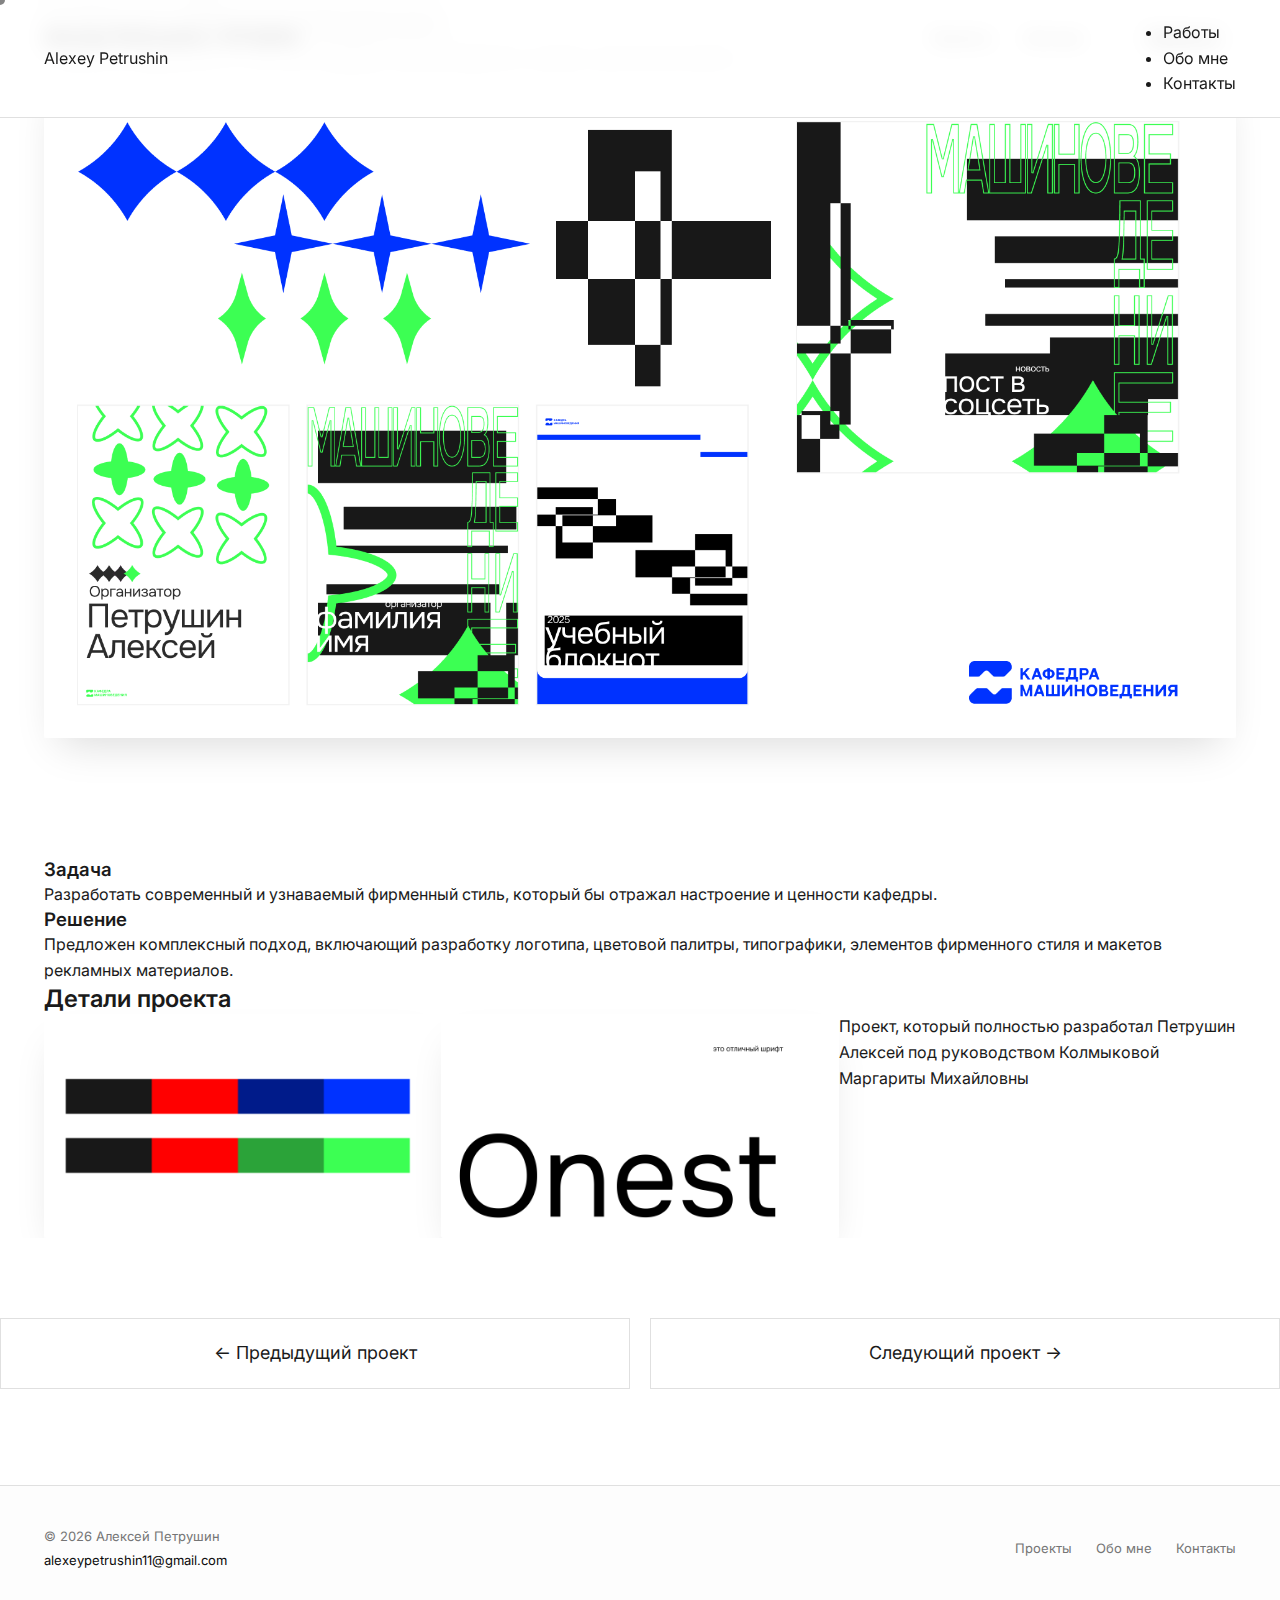
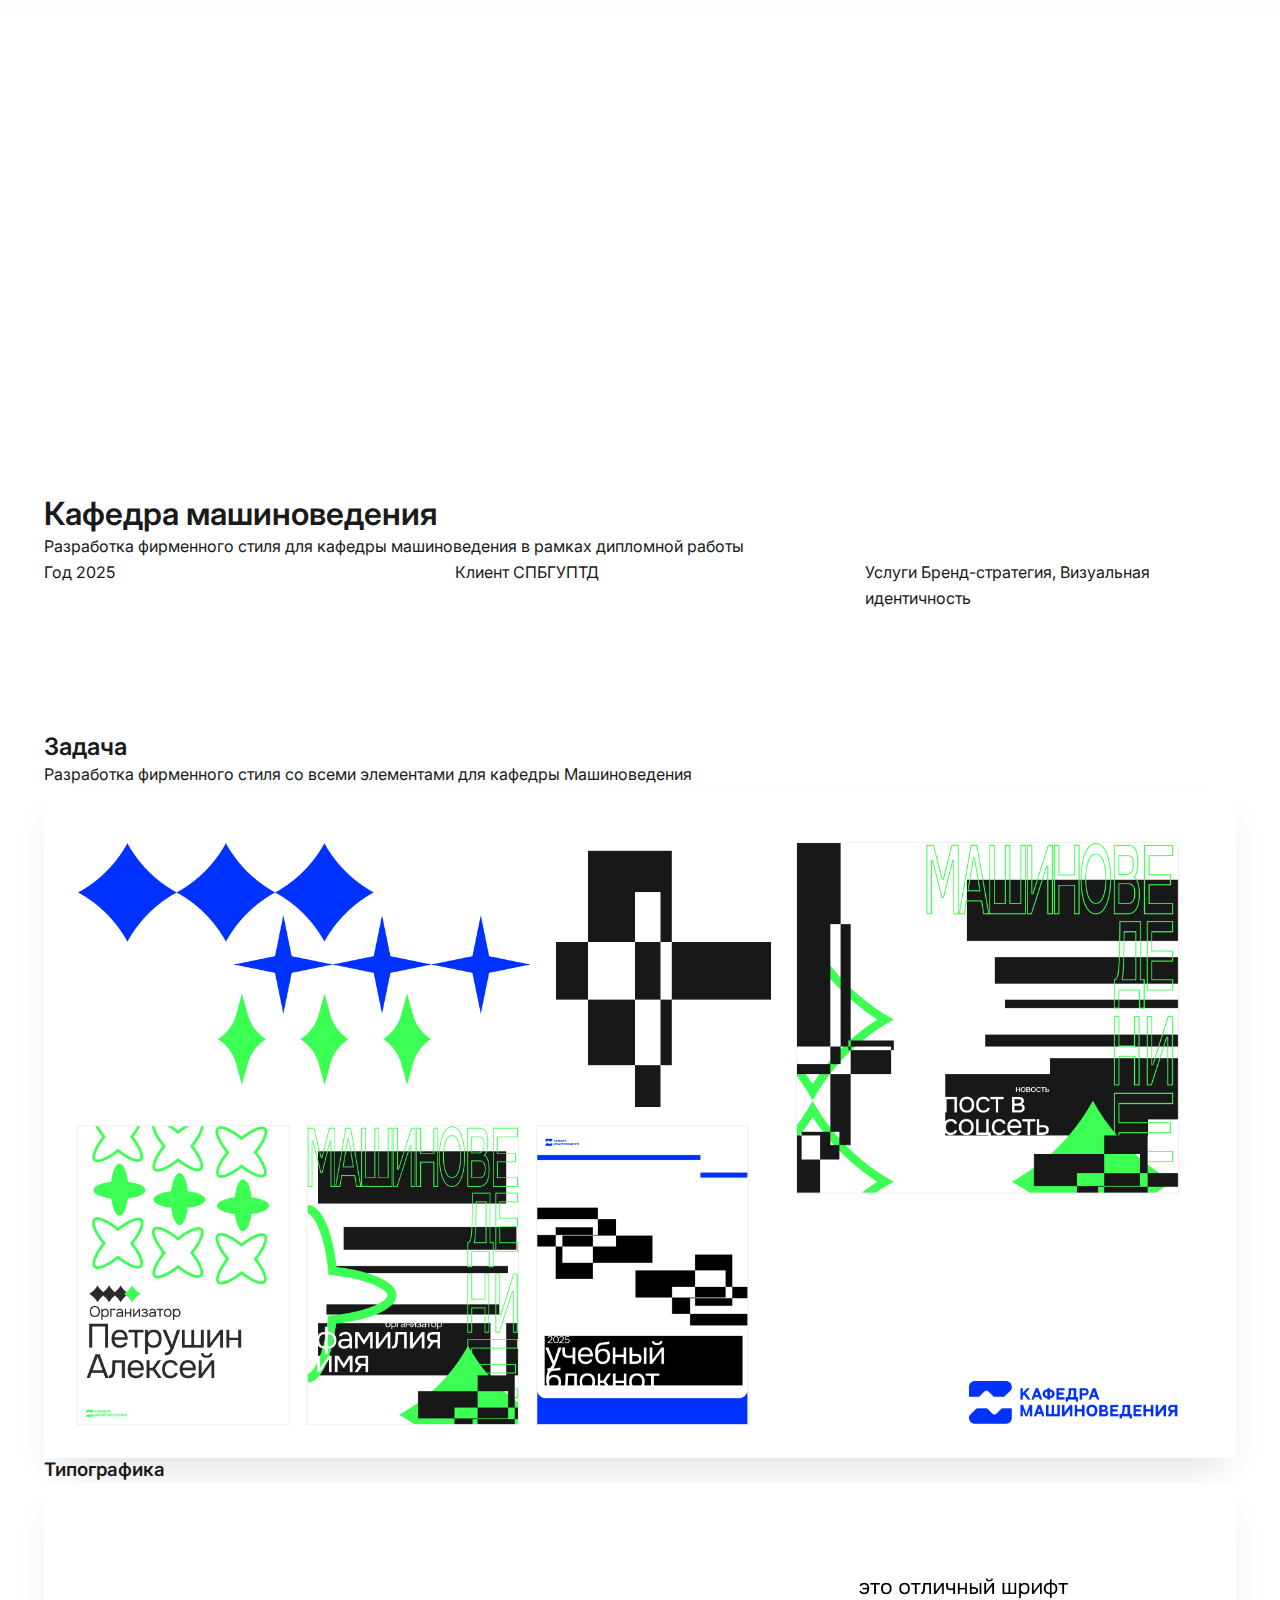
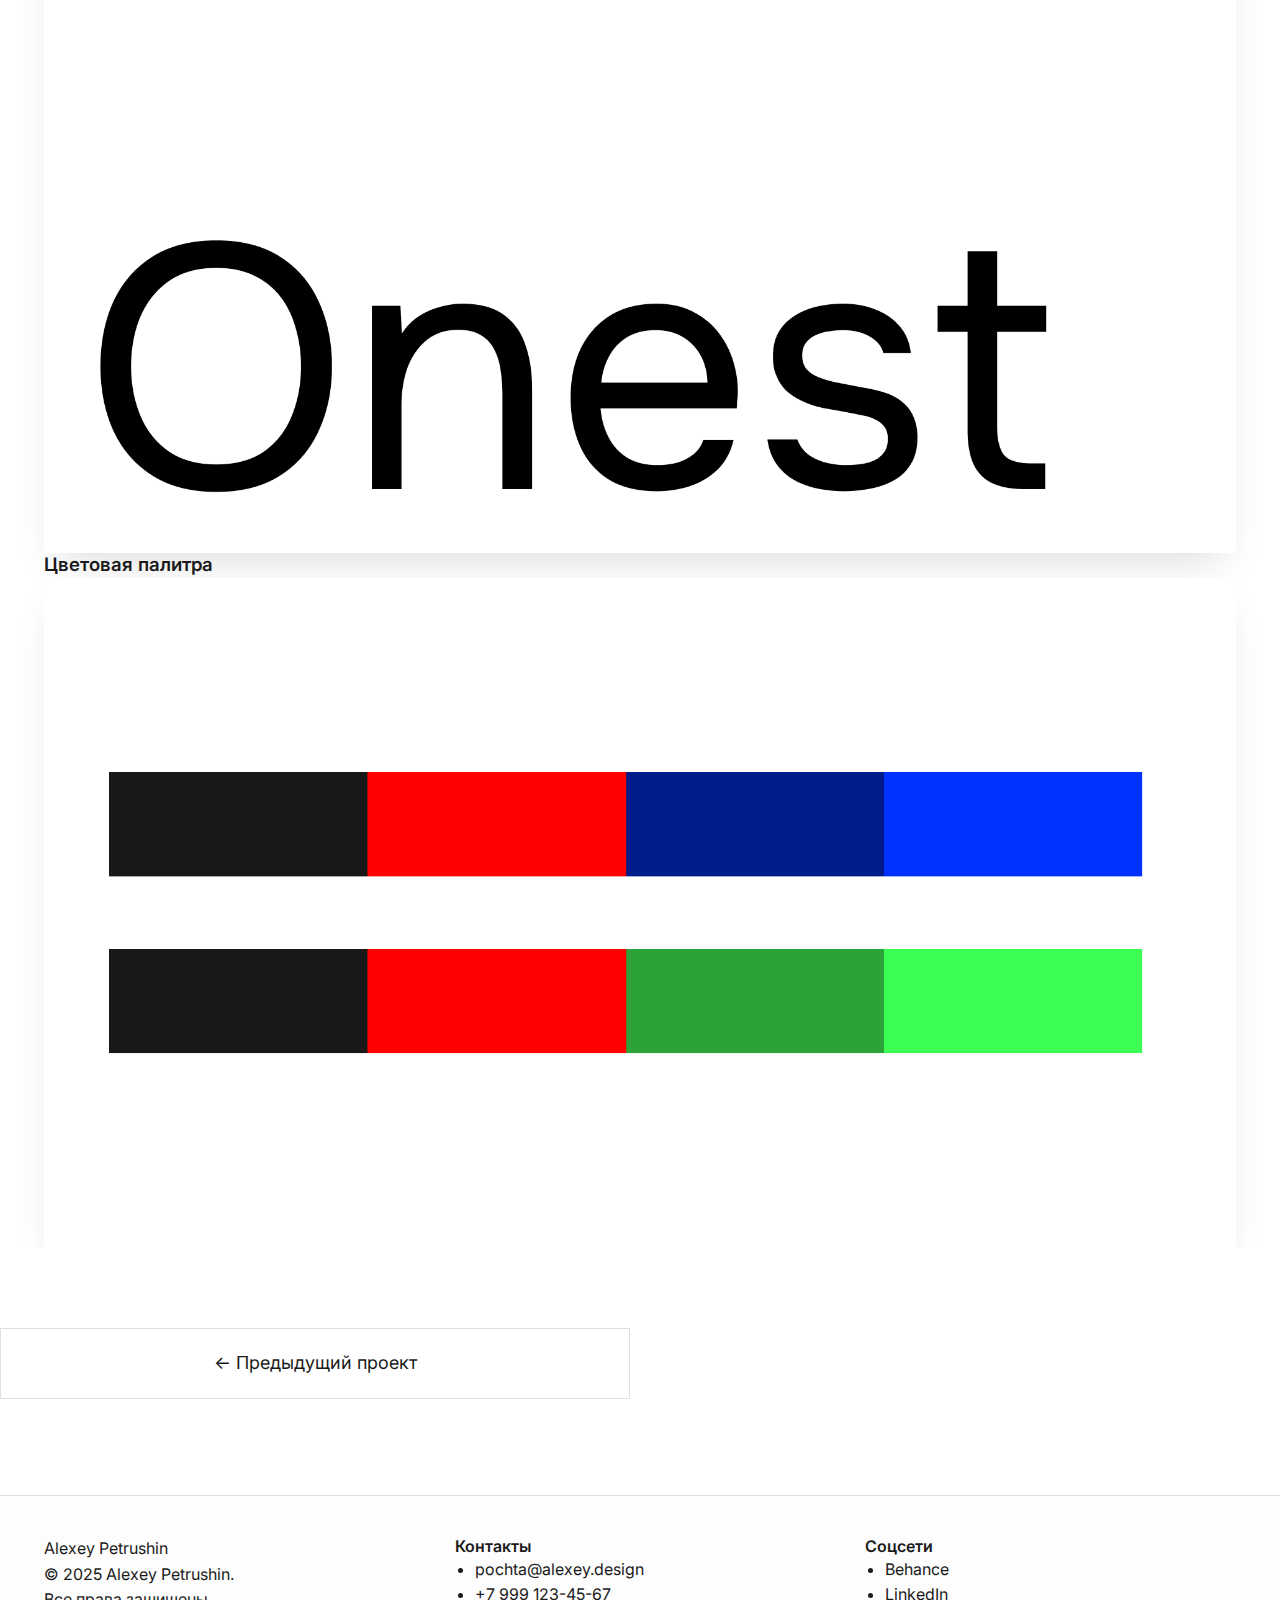
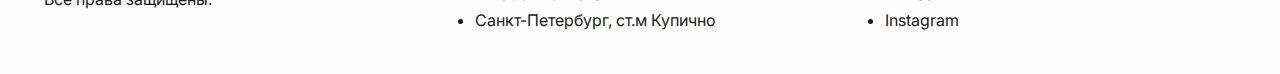
==== case-5.html @ 60fa9922 "Add files via upload" ====
<!DOCTYPE html>
<html lang="ru">
<head>
    <meta charset="UTF-8">
    <meta name="viewport" content="width=device-width, initial-scale=1.0">
    <title> Хатакон | Alexey Petrushin</title>
    <link href="https://fonts.googleapis.com/css2?family=Inter:wght@400;500;600;700&display=swap" rel="stylesheet">
    <link rel="stylesheet" href="css/main.css">
</head>
<body>
     <div class="cursor"></div>
    <header class="header">
        <nav class="nav container">
            <a href="index.html" class="nav__logo" aria-label="На главную">
                Alexey Petrushin / STUDIO
            </a>
            <div class="nav__menu">
                <a href="portfolio.html" class="nav__link" data-text="Проекты">Проекты</a>
                <a href="about.html" class="nav__link" data-text="Обо мне">Обо мне</a>
                <a href="contact.html" class="nav__link nav__link--cta" data-text="Связаться">Связаться</a>
            </div>
            </nav>
    </header>

     <main>
        <article class="case-study">
            <section class="case-hero section">
                <div class="container">
                    <div class="case-header">
                        <h1 class="heading-1">Кафедра Машиноведения</h1>
                        <p class="case-subtitle">Разработка фирменного стиля для кафедры машиноведения в рамках дипломной работы</p>
                    </div>
                    <img src="images/projects/project5-detail.png" alt="Главное изображение проекта" class="case-image">
                </div>
            </section>

            <section class="section">
                <div class="container">
                    <div class="case-content">
                        <div class="case-block">
                            <h3>Задача</h3>
                            <p>Разработать современный и узнаваемый фирменный стиль, который бы отражал настроение и ценности кафедры.</p>
                        </div>
                        <div class="case-block">
                            <h3>Решение</h3>
                            <p>Предложен комплексный подход, включающий разработку логотипа, цветовой палитры, типографики, элементов фирменного стиля и макетов рекламных материалов.</p>
                        </div>
                    </div>
                </div>
            </section>

            <section class="section">
                <div class="container">
                    <h2 class="heading-2 mb-2">Детали проекта</h2>
                    <div class="case-image-grid">
                        <img src="images/colors5.png" alt="Деталь проекта 2" class="case-image">
                        <img src="images/typography5.png" alt="Деталь проекта 3" class="case-image">
                        <div class="case-block">
                            
                            <p>Проект, который полностью разработал Петрушин Алексей под руководством Колмыковой Маргариты Михайловны</p>
                        </div>
                    </div>
                </div>
            </section>
        </article>
    </main>

<div class="case-navigation">
    <a href="case-4.html" class="nav-button">← Предыдущий проект</a>
    <a href="#" class="nav-button">Следующий проект →</a>
</div>
    <footer class="footer">
        <div class="container footer-content">
            <div class="footer__info">
                <span>© <span id="current-year"></span> Алексей Петрушин</span>
                <a href="mailto:your-email@example.com">alexeypetrushin11@gmail.com</a> </div>
            <nav class="footer__nav">
                <a href="portfolio.html" class="footer__link">Проекты</a>
                <a href="about.html" class="footer__link">Обо мне</a>
                <a href="contact.html" class="footer__link">Контакты</a>
                </nav>
        </div>
    </footer>

    <script src="scripts/main.js"></script>
</body>
</html>






<!DOCTYPE html>
<html lang="ru">
<head>
    <meta charset="UTF-8">
    <meta name="viewport" content="width=device-width, initial-scale=1.0">
    <title> Хатакон | Alexey Petrushin</title>
    <link href="https://fonts.googleapis.com/css2?family=Inter:wght@400;500;600;700&display=swap" rel="stylesheet">
    <link rel="stylesheet" href="css/style.css">
</head>
<body>
    <header class="header">
        <nav class="nav container">
            <a href="index.html" class="logo">Alexey Petrushin</a>
            <ul class="nav-list">
                <li><a href="portfolio.html" class="nav-link">Работы</a></li>
                <li><a href="about.html" class="nav-link">Обо мне</a></li>
                <li><a href="contact.html" class="nav-link">Контакты</a></li>
            </ul>
        </nav>
    </header>

    <main>
        <article class="case-study">
            <section class="case-hero section">
                <div class="container">
                    <div class="case-header">
                        <h1 class="heading-1">Кафедра машиноведения</h1>
                        <p class="case-subtitle">Разработка фирменного стиля для кафедры машиноведения в рамках дипломной работы</p>
                    </div>
                    
                    <div class="case-meta grid-3">
                        <div class="meta-item">
                            <span class="meta-label">Год</span>
                            <span class="meta-value">2025</span>
                        </div>
                        <div class="meta-item">
                            <span class="meta-label">Клиент</span>
                            <span class="meta-value">СПБГУПТД</span>
                        </div>
                        <div class="meta-item">
                            <span class="meta-label">Услуги</span>
                            <span class="meta-value">Бренд-стратегия, Визуальная идентичность</span>
                        </div>
                    </div>
                </div>
            </section>

            <section class="case-content section">
                <div class="container">
                    <div class="content-block">
                        <h2 class="heading-2">Задача</h2>
                        <p class="content-text">Разработка фирменного стиля со всеми элементами для кафедры Машиноведения</p>
                        <img src="images/projects/project5-detail.png" alt="Детали проекта" class="case-image">
                    </div>

                    <div class="content-block">
                       
                        <div class="grid-2">
                            <div class="solution-item">
                                <h3 class="heading-3">Типографика</h3>
                                <img src="images/typography5.png" alt="Типографика" class="case-image">
                            </div>
                            <div class="solution-item">
                                <h3 class="heading-3">Цветовая палитра</h3>
                                <img src="images/colors5.png" alt="Цвета" class="case-image">
                            </div>
                        </div>
                    </div>
                </div>
            </section>
        </article>
    </main>

<div class="case-navigation">
    <a href="case-4.html" class="nav-button">← Предыдущий проект</a>
    
</div>
    <footer class="footer">
    <div class="container grid-3">
        <div class="footer-brand">
            <a href="/" class="logo">Alexey Petrushin</a>
            <p class="copyright">&copy; 2025 Alexey Petrushin.<br>Все права защищены.</p>
        </div>

        <div class="footer-contacts">
            <h4 class="footer-title">Контакты</h4>
            <ul class="footer-list">
                <li><a href="mailto:pochta@alexey.design" class="footer-link">pochta@alexey.design</a></li>
                <li><a href="tel:+79991234567" class="footer-link">+7 999 123-45-67</a></li>
                <li>Санкт-Петербург, ст.м Купично</li>
            </ul>
        </div>

        <div class="footer-social">
            <h4 class="footer-title">Соцсети</h4>
            <ul class="footer-list">
                <li><a href="#" class="footer-link">Behance</a></li>
                <li><a href="#" class="footer-link">LinkedIn</a></li>
                <li><a href="#" class="footer-link">Instagram</a></li>
            </ul>
        </div>
    </div>
</footer>
</body>
</html>
---- css/main.css ----
/* ======================================================

   MAIN.CSS - НОВАЯ ВЕРСИЯ v2025.03.31

   ====================================================== */



/* ===== 1. Глобальные настройки и переменные ===== */

:root {

    /* Цвета */

    --color-background: #ffffff; /* Белый фон */

    --color-text: #1a1a1a; /* Темно-серый текст */

    --color-primary: #0a0a0a; /* Черный для акцентов/кнопок */

    --color-secondary: #757575; /* Серый для доп. текста */

    --color-accent: #0057FF;   /* Пример акцентного синего, можно изменить */

    --color-border: #e0e0e0; /* Светло-серый для границ */



    /* Типографика */

    --font-family-base: 'Inter', -apple-system, BlinkMacSystemFont, 'Segoe UI', Roboto, Oxygen, Ubuntu, Cantarell, 'Open Sans', 'Helvetica Neue', sans-serif;

    /* --font-family-base: 'Suisse Intl', var(--font-family-fallback); */

    --font-size-base: 1.6rem; /* 16px */

    --line-height-base: 1.6;



    /* Отступы и Размеры */

    --spacing-unit: 8px;

    --container-max-width: 1240px;

    --container-padding-x: calc(var(--spacing-unit) * 3); /* 24px */

    --section-padding-y: calc(var(--spacing-unit) * 12); /* 96px */



    /* Переходы */

    --transition-base: 0.3s ease;

    --transition-fast: 0.15s ease-out;

}



/* ===== 2. Сброс и Базовые стили ===== */

*, *::before, *::after { margin: 0; padding: 0; box-sizing: border-box; }

html { font-size: 62.5%; /* 1rem = 10px */ scroll-behavior: smooth; -webkit-text-size-adjust: 100%; }

body {

    background-color: var(--color-background);

    color: var(--color-text);

    font-family: var(--font-family-base);

    font-size: var(--font-size-base);

    line-height: var(--line-height-base);

    -webkit-font-smoothing: antialiased;

    -moz-osx-font-smoothing: grayscale;

    overflow-x: hidden;

    cursor: none; /* Скрываем стоковый курсор */

}

img, picture, video, canvas, svg { display: block; max-width: 100%; }

a { text-decoration: none; color: inherit; }

h1, h2, h3, h4, h5, h6 { font-weight: 600; line-height: 1.3; }



/* ===== 3. Кастомный курсор ===== */



.cursor {

    position: fixed;

    width: 10px; /* Маленький размер */

    height: 10px;

    /* Полупрозрачный черный */

    background-color: rgba(10, 10, 10, 0.5);

    border-radius: 50%;

    pointer-events: none; /* Не мешает взаимодействию */

    z-index: 9999;

    transform: translate(-50%, -50%) scale(1);

    mix-blend-mode: multiply; /* Режим наложения для интересного эффекта на светлом */

    transition: transform var(--transition-fast), width var(--transition-fast), height var(--transition-fast), background-color var(--transition-fast);

    will-change: transform; /* Оптимизация */

    opacity: 0; /* Скрыт до первого движения */

  

}
a, button, [href], [onclick], [role="button"] { cursor: none !important; }
/************* Микровзаимодействие при клике */
* Базовые состояния для кликабельных элементов */
a:hover ~ .cursor,
button:hover ~ .cursor,
.nav__link:hover ~ .cursor {
    transform: translate(-50%, -50%) scale(1.8);
    border-color: var(--color-accent);
    background: rgba(10, 10, 10, 0.1);
}

/* Специфичные состояния для элементов портфолио */
.portfolio-item:hover ~ .cursor {
    transform: translate(-50%, -50%) scale(4);
    background: var(--color-accent);
    border-color: transparent;
    mix-blend-mode: normal;
    opacity: 0.15 !important;
}

/* Состояние для CTA-кнопок */
.nav__link--cta:hover ~ .cursor {
    transform: translate(-50%, -50%) scale(2.2);
    background: var(--color-accent);
    border-color: var(--color-background);
}

.cursor--click {
    transform: translate(-50%, -50%) scale(0.8) !important;
    opacity: 0.7 !important;
}



/************* Микровзаимодействие при клике */

body:hover .cursor { opacity: 1; } /* Показываем при движении внутри body */



/* Увеличение курсора при наведении на ссылки и кнопки */

a:hover ~ .cursor,

button:hover ~ .cursor,

.nav__link:hover ~ .cursor,

.work-item:hover ~ .cursor,

.portfolio-item:hover ~ .cursor {

    transform: translate(-50%, -50%) scale(3.5); /* Увеличиваем */

    background-color: rgba(10, 10, 10, 0.2); /* Делаем еще прозрачнее */

}



/* Скрываем на устройствах без hover */

@media (hover: none) {

    body { cursor: auto; }

    .cursor { display: none; }

}

/* ===== 4. Утилиты и Компоненты ===== */

.container {

    width: 100%;

    max-width: var(--container-max-width);

    margin-left: auto;

    margin-right: auto;

    padding-left: var(--container-padding-x);

    padding-right: var(--container-padding-x);

}

.container-fluid { /* Для секций на всю ширину с внутренними отступами */

    width: 100%;

    padding-left: var(--container-padding-x);

    padding-right: var(--container-padding-x);

}

.section-padding {

    padding-top: var(--section-padding-y);

    padding-bottom: var(--section-padding-y);

}

.section-title {

    font-size: clamp(2.8rem, 5vw, 4rem);

    margin-bottom: calc(var(--spacing-unit) * 6); /* 48px */

    text-align: center;

}



.button {

    display: inline-block;

    padding: calc(var(--spacing-unit) * 1.5) calc(var(--spacing-unit) * 3.5); /* 12px 28px */

    background-color: var(--color-primary);

    color: var(--color-background);

    border: 1px solid var(--color-primary);

    border-radius: 5rem; /* Сильное скругление */

    font-size: 1.4rem;

    font-weight: 500;

    text-align: center;

    transition: background-color var(--transition-base), color var(--transition-base), transform var(--transition-fast), box-shadow var(--transition-base);

    cursor: none;

}

.button:hover {

    background-color: var(--color-accent); /* Меняем на акцентный */

    border-color: var(--color-accent);

    transform: translateY(-2px);

    box-shadow: 0 4px 15px rgba(0, 87, 255, 0.2);

}

.button--secondary {

    background-color: transparent;

    color: var(--color-primary);

    border-color: var(--color-border);

}

.button--secondary:hover {

    background-color: var(--color-primary);

    color: var(--color-background);

    border-color: var(--color-primary);

    box-shadow: 0 4px 15px rgba(10, 10, 10, 0.1);

}



/* ===== 5. Шапка (Header) ===== */

.header {

    position: fixed;

    top: 0;

    left: 0;

    width: 100%;

    z-index: 1000;

    padding: calc(var(--spacing-unit) * 2.5) 0; /* 20px */

    background-color: rgba(255, 255, 255, 0.8); /* Полупрозрачный фон */

    backdrop-filter: blur(10px);

    -webkit-backdrop-filter: blur(10px);

    border-bottom: 1px solid var(--color-border);

}

.nav { display: flex; justify-content: space-between; align-items: center; }

.nav__logo { font-weight: 600; font-size: 1.8rem; letter-spacing: 0.05em; }

.nav__menu { display: flex; align-items: center; gap: calc(var(--spacing-unit) * 4); } /* 32px */

.nav__link {

    font-size: 1.4rem;

    font-weight: 500;

    color: var(--color-secondary);

    position: relative;

    padding: 5px 0;

    transition: color var(--transition-base);

}

.nav__link::after { /* Эффект подчеркивания */

    content: '';

    position: absolute;

    bottom: 0;

    left: 0;

    width: 100%;

    height: 1px;

    background-color: var(--color-primary);

    transform: scaleX(0);

    transform-origin: left;

    transition: transform var(--transition-base);

}

.nav__link:hover { color: var(--color-primary); }

.nav__link:hover::after { transform: scaleX(1); }

.nav__link--active { color: var(--color-primary); font-weight: 600; }

.nav__link--active::after { transform: scaleX(1); } /* Активная ссылка подчеркнута */



.nav__link--cta { /* Выделяем кнопку "Связаться" */

    margin-left: calc(var(--spacing-unit) * 2);

    padding: calc(var(--spacing-unit) * 0.75) calc(var(--spacing-unit) * 2); /* 6px 16px */

    border: 1px solid var(--color-border);

    border-radius: 5rem;

    color: var(--color-primary);

}

.nav__link--cta:hover {

    background-color: var(--color-primary);

    color: var(--color-background);

    border-color: var(--color-primary);

}

.nav__link--cta::after { display: none; } /* Убираем подчеркивание у кнопки */



/* ===== 6. Секция Hero (index.html) ===== */

.hero {

    min-height: 80vh;

    display: flex;

    align-items: center;

    padding-top: calc(var(--spacing-unit) * 15); /* 120px - отступ от шапки */

    padding-bottom: calc(var(--spacing-unit) * 10); /* 80px */

}

.hero__text-content { max-width: 750px; }

.hero__title {

    font-size: clamp(4.2rem, 8vw, 7rem);

    font-weight: 600;

    line-height: 1.1;

    margin-bottom: calc(var(--spacing-unit) * 3); /* 24px */

    letter-spacing: -0.02em;

}

.hero__subtitle {

    font-size: clamp(1.8rem, 3vw, 2.2rem);

    color: var(--color-secondary);

    margin-bottom: calc(var(--spacing-unit) * 5); /* 40px */

    line-height: 1.5;

}

.hero__actions { display: flex; gap: calc(var(--spacing-unit) * 2); } /* 16px */



/* ===== 7. Секция Избранные работы (index.html) ===== */

.selected-works { } /* Доп стили если нужны */

.works-grid {

    display: grid;

    /* 2 колонки на десктопе, 1 на мобильных */

    grid-template-columns: repeat(auto-fit, minmax(min(350px, 100%), 1fr));

    gap: calc(var(--spacing-unit) * 5); /* 40px */

    margin-bottom: calc(var(--spacing-unit) * 6);

}

.work-item {

    display: block;

    border-radius: 6px;

    overflow: hidden;

    background-color: #f8f8f8; /* Легкий фон */

    transition: transform var(--transition-base), box-shadow var(--transition-base);

}

.work-item:hover {

    transform: translateY(-5px);

    box-shadow: 0 10px 30px rgba(0, 0, 0, 0.08);

}

.work-item__image-wrapper {

    aspect-ratio: 4 / 3; /* Соотношение сторон для картинки */

    overflow: hidden;

}

.work-item__image {

    width: 100%;

    height: 100%;

    object-fit: cover;

    transition: transform 0.5s ease;

}

.work-item:hover .work-item__image { transform: scale(1.05); }

.work-item__caption { padding: calc(var(--spacing-unit) * 2.5); } /* 20px */

.work-item__title {

    font-size: 1.8rem;

    font-weight: 600;

    margin-bottom: calc(var(--spacing-unit) * 0.5); /* 4px */

}

.work-item__category {

    font-size: 1.3rem;

    color: var(--color-secondary);

    text-transform: uppercase;

    letter-spacing: 0.05em;

}

.works-footer { text-align: center; }



/* ===== 8. Секция Услуги (index.html) ===== */

.services { }

.services-list {

    display: grid;

    grid-template-columns: repeat(auto-fit, minmax(280px, 1fr));

    gap: calc(var(--spacing-unit) * 4); /* 32px */

    max-width: 1400px; /* Ограничим ширину списка */

    margin: 0 auto; /* Центрируем */

}

.service-item {

    padding: calc(var(--spacing-unit) * 3); /* 24px */

    border: 1px solid var(--color-border);

    border-radius: 6px;

    background-color: #fafafa;

}

.service-item__title {

    font-size: 2rem;

    margin-bottom: var(--spacing-unit); /* 8px */

}

.service-item__description {

    font-size: 1.5rem;

    color: var(--color-secondary);

}



/* ===== 9. Секция CTA (index.html & portfolio.html) ===== */

.cta-section {

    background-color: var(--color-primary);

    color: var(--color-background);

    text-align: center;

}

.cta-section__title {

    color: var(--color-background); /* Белый заголовок */

    margin-bottom: var(--spacing-unit);

}

.cta-section__subtitle {

    color: rgba(255, 255, 255, 0.8); /* Полупрозрачный белый */

    max-width: 550px;

    margin: 0 auto calc(var(--spacing-unit) * 4) auto; /* Центрируем, отступ снизу */

}

.cta-section__button {

    background-color: var(--color-background);

    color: var(--color-primary);

    border-color: var(--color-background);

}

.cta-section__button:hover {

    background-color: var(--color-accent);

    border-color: var(--color-accent);

    color: var(--color-background);

}



/* ===== 10. Страница Портфолио (portfolio.html) ===== */

.portfolio-hero {

    padding-top: calc(var(--spacing-unit) * 15);

    padding-bottom: calc(var(--spacing-unit) * 6);

    text-align: center;

}

.portfolio-hero__title {

    font-size: clamp(3.6rem, 6vw, 5.6rem);

    margin-bottom: var(--spacing-unit);

}

.portfolio-grid-section {

    padding-top: 0; /* Убираем верхний паддинг у секции с сеткой */

}

.portfolio-grid {

    display: grid;

    /* 12 колонок для гибкости */

    grid-template-columns: repeat(12, 1fr);

    /* Авто высота, но минимум 100px */

    grid-auto-rows: minmax(100px, auto);

    /* Отступы */

    gap: calc(var(--spacing-unit) * 2.5); /* 20px */

}

.portfolio-item {

    position: relative;

    display: block;

    overflow: hidden;

    border-radius: 4px;

    background-color: #f0f0f0; /* Заглушка фона */

}

.portfolio-item img {

    width: 100%;

    height: 100%;

    object-fit: cover;

    transition: transform 0.6s var(--ease-out-expo), filter 0.4s ease;

}

.portfolio-item__overlay {

    position: absolute;

    inset: 0;

    background: linear-gradient(180deg, rgba(10,10,10,0) 0%, rgba(10,10,10,0.7) 100%);

    padding: calc(var(--spacing-unit) * 2);

    display: flex;

    flex-direction: column;

    justify-content: flex-end;

    opacity: 0;

    transition: opacity var(--transition-base);

    color: var(--color-background);

}

.portfolio-item:hover .portfolio-item__overlay { opacity: 1; }

.portfolio-item:hover img {

    transform: scale(1.03);

    filter: brightness(0.9);

}

.portfolio-item__overlay h3 {

    font-size: 1.6rem;

    font-weight: 500;

    margin-bottom: calc(var(--spacing-unit) * 0.5);

    transform: translateY(10px);

    transition: transform 0.4s 0.1s ease;

    color: var(--color-background);

}

.portfolio-item__overlay span {

    font-size: 1.2rem;

    opacity: 0.8;

    transform: translateY(10px);

    transition: transform 0.4s 0.15s ease;

}

.portfolio-item:hover .portfolio-item__overlay h3,

.portfolio-item:hover .portfolio-item__overlay span {

    transform: translateY(0);

}



/* Размещение элементов сетки (ЭКСПЕРИМЕНТАЛЬНОЕ) */

.portfolio-item--1 { grid-column: 1 / span 6; grid-row: 1 / span 6; } /* Крупный слева */

.portfolio-item--2 { grid-column: 7 / span 6; grid-row: 1 / span 4; } /* Справа, пониже */

.portfolio-item--3 { grid-column: 7 / span 3; grid-row: 5 / span 4; } /* Узкий правее */

.portfolio-item--4 { grid-column: 10 / span 3; grid-row: 5 / span 4; } /* Узкий справа */

.portfolio-item--5 { grid-column: 1 / span 6; grid-row: 7 / span 4; } /* Внизу слева */

/* Настройте grid-column и grid-row для своих проектов! */



/* ===== 11. Подвал (Footer) ===== */

.footer {

    padding: calc(var(--spacing-unit) * 5) 0; /* 40px */

    border-top: 1px solid var(--color-border);

    margin-top: var(--section-padding-y);

    background-color: #fdfdfd; /* Чуть отличный от белого фон */

}

.footer-content {

    display: flex;

    justify-content: space-between;

    align-items: center;

    flex-wrap: wrap; /* Перенос на мобильных */

    gap: calc(var(--spacing-unit) * 2);

}

.footer__info {

    display: flex;

    flex-direction: column; /* Инфо столбиком */

    gap: calc(var(--spacing-unit) * 0.5);

    font-size: 1.3rem;

    color: var(--color-secondary);

}

.footer__info a { color: var(--color-primary); transition: color var(--transition-base); }

.footer__info a:hover { color: var(--color-accent); }

.footer__nav {

    display: flex;

    flex-wrap: wrap;

    gap: calc(var(--spacing-unit) * 3); /* 24px */

}

.footer__link {

    font-size: 1.3rem;

    color: var(--color-secondary);

    transition: color var(--transition-base);

}

.footer__link:hover { color: var(--color-primary); }



/* ===== 12. Адаптивность (Media Queries) ===== */

@media (max-width: 992px) {

    :root { --section-padding-y: calc(var(--spacing-unit) * 10); } /* 80px */

    .portfolio-grid { grid-template-columns: repeat(6, 1fr); gap: calc(var(--spacing-unit) * 2); } /* 6 колонок */

    /* Переопределяем сетку портфолио для планшетов */

    .portfolio-item--1 { grid-column: 1 / span 3; grid-row: 1 / span 3; }

    .portfolio-item--2 { grid-column: 4 / span 3; grid-row: 1 / span 2; }

    .portfolio-item--3 { grid-column: 1 / span 3; grid-row: 4 / span 2; }

    .portfolio-item--4 { grid-column: 4 / span 3; grid-row: 3 / span 3; }

    .portfolio-item--5 { grid-column: 1 / span 6; grid-row: 6 / span 2; }



    .works-grid { grid-template-columns: repeat(auto-fit, minmax(min(300px, 100%), 1fr)); gap: calc(var(--spacing-unit) * 3); }

}



@media (max-width: 768px) {

    :root { --section-padding-y: calc(var(--spacing-unit) * 8); } /* 64px */

    .hero { min-height: auto; padding-top: calc(var(--spacing-unit) * 12); padding-bottom: calc(var(--spacing-unit) * 8); }

    .hero__title { font-size: 4rem; }

    .hero__subtitle { font-size: 1.8rem; }

    .section-title { font-size: 2.8rem; }



    /* Скрываем меню, показываем бургер (если он будет добавлен) */

    .nav__menu { /* display: none; */ }

    .header { padding: calc(var(--spacing-unit) * 1.5) 0; }



    .portfolio-grid { grid-template-columns: repeat(4, 1fr); gap: calc(var(--spacing-unit) * 1.5); } /* 4 колонки */

    /* Новая сетка портфолио для малых планшетов */

    .portfolio-item--1 { grid-column: 1 / span 4; grid-row: 1 / span 2; aspect-ratio: 16/9; }

    .portfolio-item--2 { grid-column: 1 / span 2; grid-row: 3 / span 2; aspect-ratio: 1/1; }

    .portfolio-item--3 { grid-column: 3 / span 2; grid-row: 3 / span 2; aspect-ratio: 1/1; }

    .portfolio-item--4 { grid-column: 1 / span 4; grid-row: 5 / span 2; aspect-ratio: 16/9; }

    .portfolio-item--5 { grid-column: 1 / span 4; grid-row: 7 / span 2; aspect-ratio: 16/9; }



    .footer-content { flex-direction: column; align-items: center; text-align: center; }

    .footer__nav { justify-content: center; }

}



@media (max-width: 576px) {

    :root {

        --font-size-base: 1.5rem;

        --container-padding-x: calc(var(--spacing-unit) * 2); /* 16px */

        --section-padding-y: calc(var(--spacing-unit) * 6); /* 48px */

    }

    .hero__actions { flex-direction: column; align-items: flex-start; }

    .button { width: 100%; text-align: center; } /* Кнопки на всю ширину */

    .button--secondary { width: auto; } /* Кроме вторичной в hero */



    .works-grid { grid-template-columns: 1fr; gap: calc(var(--spacing-unit) * 4); } /* 1 колонка */

    .services-list { grid-template-columns: 1fr; gap: calc(var(--spacing-unit) * 3); }



    .portfolio-grid { grid-template-columns: 1fr; gap: calc(var(--spacing-unit) * 3); } /* 1 колонка */

     /* Сброс сложной сетки портфолио */

    .portfolio-item,

    .portfolio-item--1, .portfolio-item--2, .portfolio-item--3, .portfolio-item--4, .portfolio-item--5 {

        grid-column: 1 / -1; grid-row: auto;

        aspect-ratio: 4 / 3; /* Задаем стандартное соотношение */

    }

    .portfolio-item__overlay { opacity: 1; background: linear-gradient(180deg, rgba(10,10,10,0) 50%, rgba(10,10,10,0.8) 100%); }

    .portfolio-item__overlay h3, .portfolio-item__overlay span { transform: translateY(0); }

}
/* ===== НОВЫЕ СТИЛИ ДЛЯ ЭФФЕКТА ===== */
.portfolio-item {
    position: relative;
    overflow: visible !important; /* Разрешаем выход элементов за пределы */
}

/* Фиксированный текст поверх всего */
.portfolio-item::after {
    content: attr(data-category);
    position: fixed;
    top: 50%;
    left: 50%;
    transform: translate(-50%, -50%) scale(0.95);
    font-size: clamp(4rem, 8vw, 9rem);
    font-weight: 800;
    letter-spacing: -0.03em;
    color: var(--color-primary);
    opacity: 0;
    pointer-events: none;
    z-index: 100;
    mix-blend-mode: difference;
    transition: all 0.6s cubic-bezier(0.16, 1, 0.3, 1);
    white-space: nowrap;
}

/* Анимация при наведении */
.portfolio-item:hover::after {
    opacity: 1;
    transform: translate(-50%, -50%) scale(1);
}

/* Модификации курсора */
.portfolio-item:hover ~ .cursor {
    transform: translate(-50%, -50%) scale(6) !important;
    background: var(--color-accent) !important;
    mix-blend-mode: difference;
    opacity: 0.5 !important;
}

/* Убираем оригинальный оверлей */
.portfolio-item__overlay {
    display: none !important;
}

/******************************************************************************* ===== ДОПОЛНЕНИЯ К СУЩЕСТВУЮЩЕМУ CSS ===== */

/* About page */
.about-header {
  position: relative;
  padding: 12rem 0 8rem;
  background: linear-gradient(45deg, 
    var(--color-background) 65%, 
    rgba(10,10,10,0.03) 100%);
}

.profile-image {
  clip-path: polygon(25% 0%, 100% 0%, 75% 100%, 0% 100%);
  shape-outside: polygon(25% 0%, 100% 0%, 75% 100%, 0% 100%);
  transition: clip-path 0.6s var(--ease-out-expo);
}

.stats-grid {
  display: grid;
  grid-template-columns: repeat(auto-fit, minmax(200px, 1fr));
  gap: 4rem;
  margin: 6rem 0;
}

.stat-card {
  border-left: 4px solid var(--color-accent);
  padding-left: 3rem;
  transform: translateX(-20px);
  opacity: 0;
  transition: all 0.8s var(--ease-out-expo);
}

.stat-card.in-view {
  transform: translateX(0);
  opacity: 1;
}

/* Case study pages */
.case-hero {
  position: relative;
  min-height: 80vh;
  display: flex;
  align-items: flex-end;
  padding-bottom: 12rem;
}

.case-hero::after {
  content: '';
  position: absolute;
  top: 0;
  left: 0;
  width: 100%;
  height: 100%;
  background: linear-gradient(0deg, 
    var(--color-background) 15%, 
    transparent 100%);
  z-index: -1;
}

.grid-3 {
  display: grid;
  grid-template-columns: repeat(3, 1fr);
  gap: 4rem;
}

.case-image {
  border-radius: 2px;
  box-shadow: 0 20px 40px -15px rgba(10,10,10,0.15);
  transition: transform 0.6s var(--ease-out-expo);
}

.case-image:hover {
  transform: perspective(1000px) rotateX(2deg) rotateY(-2deg);
}

.case-navigation {
  display: grid;
  grid-template-columns: 1fr 1fr;
  gap: 2rem;
  margin: 8rem 0;
}

.nav-button {
  font-size: 1.8rem;
  padding: 2rem;
  border: 1px solid var(--color-border);
  text-align: center;
  transition: all 0.4s ease;
}

/* Contact page */
.modern-form {

  max-width: 800px;
  margin: 0 auto;
margin-top:2rem;
margin-left:-0.5rem;
  padding: 4rem;
  background: rgba(250,250,250,0.8);
  backdrop-filter: blur(10px);
border-radius:2.4rem;
}
.contact-list svg {
    width: 20px; /* Убедитесь, что это значение установлено */
    height: 20px; /* Убедитесь, что это значение установлено */
    margin-right: var(--spacing-sm);
    fill: var(--color-secondary);
}
.input-wrapper {
  position: relative;
  margin: 3rem 0;
}

.input-icon {
  position: absolute;
  left: 2rem;
  top: 50%;
  transform: translateY(-50%);
  width: 24px;
  height: 24px;
  opacity: 0.4;
  transition: opacity 0.3s ease;
fill: var(--color-secondary);
}

.modern-input:focus ~ .input-icon {
  opacity: 1;
}

.modern-textarea {
  resize: vertical;
  min-height: 150px;
}

/* Анимации */
@keyframes float {
  0%, 100% { transform: translateY(0); }
  50% { transform: translateY(-20px); }
}

.floating-element {
  animation: float 6s ease-in-out infinite;
}

/* Адаптивность */
@media (max-width: 768px) {
  .grid-3 {
    grid-template-columns: 1fr;
  }
  
  .case-hero {
    min-height: auto;
    padding: 8rem 0 4rem;
  }
  
  .profile-image {
    clip-path: none;
    shape-outside: none;
  }
}
/* ===== 8. Дополнительные утилиты и общие стили ===== */

/* Сброс стандартных отступов для некоторых элементов */
ul, ol {
    margin-bottom: var(--spacing-md);
    padding-left: 2rem;
}

li {
    margin-bottom: var(--spacing-sm);
}

h1, h2, h3, h4, h5, h6 {
    margin-top: 0; /* Убираем верхние отступы по умолчанию */
}

/* Класс для центрирования контента по горизонтали */
.text-center {
    text-align: center;
}

/* Класс для добавления верхнего отступа */
.mt-1 { margin-top: var(--spacing-sm); }
.mt-2 { margin-top: var(--spacing-md); }
.mt-3 { margin-top: var(--spacing-lg); }
.mt-4 { margin-top: var(--spacing-xl); }

/* Базовые стили для элемента main (если еще не заданы) */
main {
    display: block; /* Убеждаемся, что main является блочным элементом */
    width: 100%;
    overflow: hidden; /* Предотвращение выхода контента за границы */
}

/* Небольшие улучшения для отзывчивости (может потребоваться доработка) */
@media (max-width: 768px) {
    .container {
        padding: 0 var(--spacing-sm);
    }

    .grid-3 {
        grid-template-columns: 1fr; /* Перестраиваем в одну колонку на маленьких экранах */
    }

    .about-grid {
        grid-template-columns: 1fr;
    }

    .case-navigation {
        grid-template-columns: 1fr;
    }

    .contact-grid {
        grid-template-columns: 1fr;
    }
}




/* ===== 9. Дополнительные стили для страницы кейса ===== */

.case-image-grid {
    display: grid;
    grid-template-columns: repeat(auto-fit, minmax(300px, 1fr));
    gap: var(--spacing-lg);
    margin-bottom: var(--spacing-lg);
}

.case-image-grid .case-image {
    width: 100%; /* Чтобы изображения занимали всю ширину ячейки */
    height: auto; /* Сохранение пропорций */
    object-fit: cover; /* Обрезает изображение, чтобы заполнить контейнер */
}

.case-image-grid > .case-block {
    grid-column: 1 / -1; /* Чтобы блок с текстом занимал всю ширину, если нужно */
}

/* Медиа-запрос для case-image-grid на более широких экранах */
@media (min-width: 992px) {
    .case-image-grid {
        grid-template-columns: 1fr 1fr 1fr; /* Три колонки на широких экранах */
    }

    .case-image-grid > .case-block {
        grid-column: auto; /* Возвращаем автоматическое размещение для блока с текстом */
    }
}
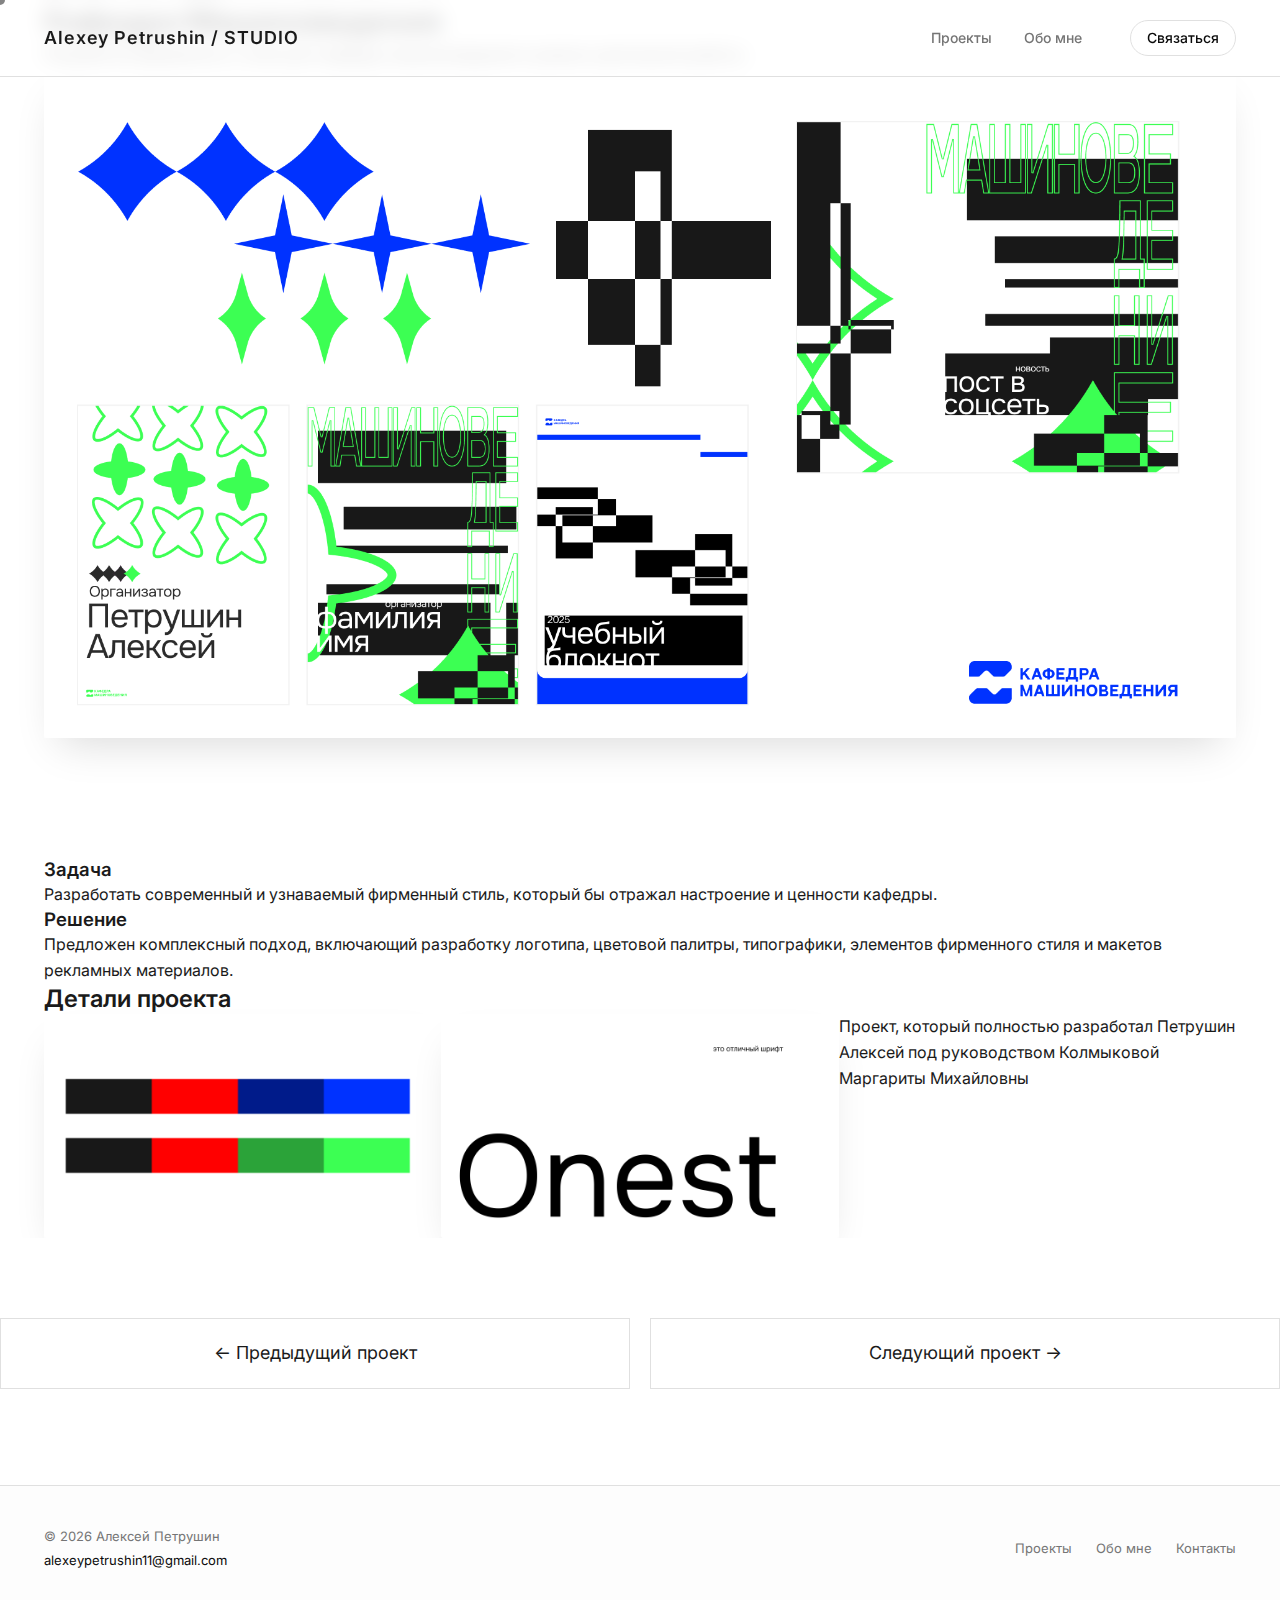
==== commit 44514c80: "Add files via upload" ====
--- a/case-5.html
+++ b/case-5.html
@@ -3,12 +3,12 @@
 <head>
     <meta charset="UTF-8">
     <meta name="viewport" content="width=device-width, initial-scale=1.0">
-    <title> Хатакон | Alexey Petrushin</title>
+    <title> Машиноведение | Alexey Petrushin</title>
     <link href="https://fonts.googleapis.com/css2?family=Inter:wght@400;500;600;700&display=swap" rel="stylesheet">
     <link rel="stylesheet" href="css/main.css">
 </head>
 <body>
-     <div class="cursor"></div>
+  <div class="cursor"></div>
     <header class="header">
         <nav class="nav container">
             <a href="index.html" class="nav__logo" aria-label="На главную">
@@ -21,7 +21,6 @@
             </div>
             </nav>
     </header>
-
      <main>
         <article class="case-study">
             <section class="case-hero section">
@@ -90,109 +89,3 @@
 
 
 
-
-<!DOCTYPE html>
-<html lang="ru">
-<head>
-    <meta charset="UTF-8">
-    <meta name="viewport" content="width=device-width, initial-scale=1.0">
-    <title> Хатакон | Alexey Petrushin</title>
-    <link href="https://fonts.googleapis.com/css2?family=Inter:wght@400;500;600;700&display=swap" rel="stylesheet">
-    <link rel="stylesheet" href="css/style.css">
-</head>
-<body>
-    <header class="header">
-        <nav class="nav container">
-            <a href="index.html" class="logo">Alexey Petrushin</a>
-            <ul class="nav-list">
-                <li><a href="portfolio.html" class="nav-link">Работы</a></li>
-                <li><a href="about.html" class="nav-link">Обо мне</a></li>
-                <li><a href="contact.html" class="nav-link">Контакты</a></li>
-            </ul>
-        </nav>
-    </header>
-
-    <main>
-        <article class="case-study">
-            <section class="case-hero section">
-                <div class="container">
-                    <div class="case-header">
-                        <h1 class="heading-1">Кафедра машиноведения</h1>
-                        <p class="case-subtitle">Разработка фирменного стиля для кафедры машиноведения в рамках дипломной работы</p>
-                    </div>
-                    
-                    <div class="case-meta grid-3">
-                        <div class="meta-item">
-                            <span class="meta-label">Год</span>
-                            <span class="meta-value">2025</span>
-                        </div>
-                        <div class="meta-item">
-                            <span class="meta-label">Клиент</span>
-                            <span class="meta-value">СПБГУПТД</span>
-                        </div>
-                        <div class="meta-item">
-                            <span class="meta-label">Услуги</span>
-                            <span class="meta-value">Бренд-стратегия, Визуальная идентичность</span>
-                        </div>
-                    </div>
-                </div>
-            </section>
-
-            <section class="case-content section">
-                <div class="container">
-                    <div class="content-block">
-                        <h2 class="heading-2">Задача</h2>
-                        <p class="content-text">Разработка фирменного стиля со всеми элементами для кафедры Машиноведения</p>
-                        <img src="images/projects/project5-detail.png" alt="Детали проекта" class="case-image">
-                    </div>
-
-                    <div class="content-block">
-                       
-                        <div class="grid-2">
-                            <div class="solution-item">
-                                <h3 class="heading-3">Типографика</h3>
-                                <img src="images/typography5.png" alt="Типографика" class="case-image">
-                            </div>
-                            <div class="solution-item">
-                                <h3 class="heading-3">Цветовая палитра</h3>
-                                <img src="images/colors5.png" alt="Цвета" class="case-image">
-                            </div>
-                        </div>
-                    </div>
-                </div>
-            </section>
-        </article>
-    </main>
-
-<div class="case-navigation">
-    <a href="case-4.html" class="nav-button">← Предыдущий проект</a>
-    
-</div>
-    <footer class="footer">
-    <div class="container grid-3">
-        <div class="footer-brand">
-            <a href="/" class="logo">Alexey Petrushin</a>
-            <p class="copyright">&copy; 2025 Alexey Petrushin.<br>Все права защищены.</p>
-        </div>
-
-        <div class="footer-contacts">
-            <h4 class="footer-title">Контакты</h4>
-            <ul class="footer-list">
-                <li><a href="mailto:pochta@alexey.design" class="footer-link">pochta@alexey.design</a></li>
-                <li><a href="tel:+79991234567" class="footer-link">+7 999 123-45-67</a></li>
-                <li>Санкт-Петербург, ст.м Купично</li>
-            </ul>
-        </div>
-
-        <div class="footer-social">
-            <h4 class="footer-title">Соцсети</h4>
-            <ul class="footer-list">
-                <li><a href="#" class="footer-link">Behance</a></li>
-                <li><a href="#" class="footer-link">LinkedIn</a></li>
-                <li><a href="#" class="footer-link">Instagram</a></li>
-            </ul>
-        </div>
-    </div>
-</footer>
-</body>
-</html>